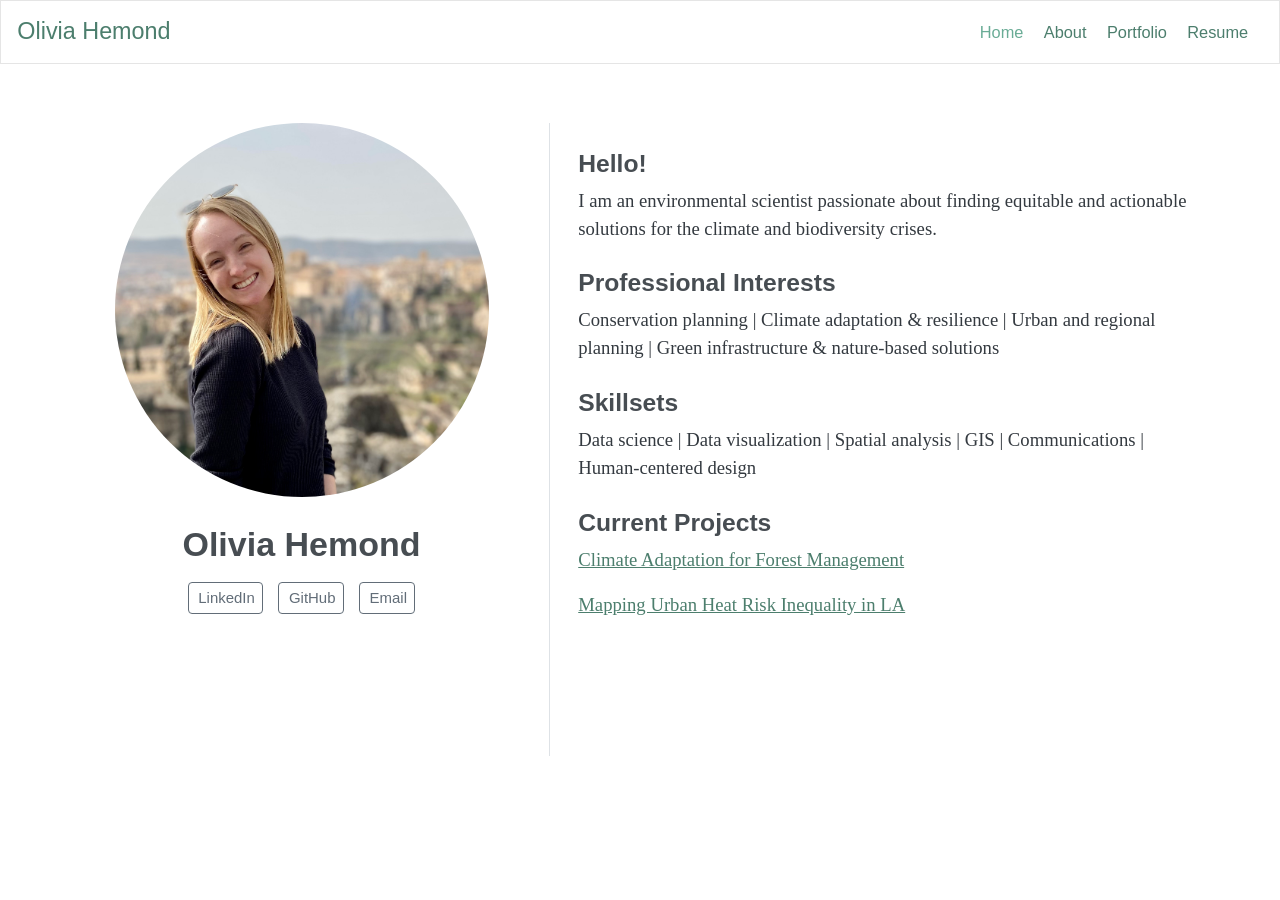
==== docs/index.html @ 3d2e2921 "small updates to index and about pages" ====
<!DOCTYPE html>
<html xmlns="http://www.w3.org/1999/xhtml" lang="en" xml:lang="en"><head>

<meta charset="utf-8">
<meta name="generator" content="quarto-1.3.450">

<meta name="viewport" content="width=device-width, initial-scale=1.0, user-scalable=yes">


<title>Olivia Hemond</title>
<style>
code{white-space: pre-wrap;}
span.smallcaps{font-variant: small-caps;}
div.columns{display: flex; gap: min(4vw, 1.5em);}
div.column{flex: auto; overflow-x: auto;}
div.hanging-indent{margin-left: 1.5em; text-indent: -1.5em;}
ul.task-list{list-style: none;}
ul.task-list li input[type="checkbox"] {
  width: 0.8em;
  margin: 0 0.8em 0.2em -1em; /* quarto-specific, see https://github.com/quarto-dev/quarto-cli/issues/4556 */ 
  vertical-align: middle;
}
</style>


<script src="site_libs/quarto-nav/quarto-nav.js"></script>
<script src="site_libs/quarto-nav/headroom.min.js"></script>
<script src="site_libs/clipboard/clipboard.min.js"></script>
<script src="site_libs/quarto-search/autocomplete.umd.js"></script>
<script src="site_libs/quarto-search/fuse.min.js"></script>
<script src="site_libs/quarto-search/quarto-search.js"></script>
<meta name="quarto:offset" content="./">
<script src="site_libs/quarto-html/quarto.js"></script>
<script src="site_libs/quarto-html/popper.min.js"></script>
<script src="site_libs/quarto-html/tippy.umd.min.js"></script>
<link href="site_libs/quarto-html/tippy.css" rel="stylesheet">
<link href="site_libs/quarto-html/quarto-syntax-highlighting.css" rel="stylesheet" id="quarto-text-highlighting-styles">
<script src="site_libs/bootstrap/bootstrap.min.js"></script>
<link href="site_libs/bootstrap/bootstrap-icons.css" rel="stylesheet">
<link href="site_libs/bootstrap/bootstrap.min.css" rel="stylesheet" id="quarto-bootstrap" data-mode="light">
<script id="quarto-search-options" type="application/json">{
  "location": "navbar",
  "copy-button": false,
  "collapse-after": 3,
  "panel-placement": "end",
  "type": "overlay",
  "limit": 20,
  "language": {
    "search-no-results-text": "No results",
    "search-matching-documents-text": "matching documents",
    "search-copy-link-title": "Copy link to search",
    "search-hide-matches-text": "Hide additional matches",
    "search-more-match-text": "more match in this document",
    "search-more-matches-text": "more matches in this document",
    "search-clear-button-title": "Clear",
    "search-detached-cancel-button-title": "Cancel",
    "search-submit-button-title": "Submit",
    "search-label": "Search"
  }
}</script>


<link rel="stylesheet" href="styles.css">
</head>

<body class="nav-fixed">

<div id="quarto-search-results"></div>
  <header id="quarto-header" class="headroom fixed-top">
    <nav class="navbar navbar-expand-lg navbar-dark ">
      <div class="navbar-container container-fluid">
      <div class="navbar-brand-container">
    <a class="navbar-brand" href="./index.html">
    <span class="navbar-title">Olivia Hemond</span>
    </a>
  </div>
            <div id="quarto-search" class="" title="Search"></div>
          <button class="navbar-toggler" type="button" data-bs-toggle="collapse" data-bs-target="#navbarCollapse" aria-controls="navbarCollapse" aria-expanded="false" aria-label="Toggle navigation" onclick="if (window.quartoToggleHeadroom) { window.quartoToggleHeadroom(); }">
  <span class="navbar-toggler-icon"></span>
</button>
          <div class="collapse navbar-collapse" id="navbarCollapse">
            <ul class="navbar-nav navbar-nav-scroll ms-auto">
  <li class="nav-item">
    <a class="nav-link active" href="./index.html" rel="" target="" aria-current="page">
 <span class="menu-text">Home</span></a>
  </li>  
  <li class="nav-item">
    <a class="nav-link" href="./about.html" rel="" target="">
 <span class="menu-text">About</span></a>
  </li>  
  <li class="nav-item">
    <a class="nav-link" href="./projects.html" rel="" target="">
 <span class="menu-text">Portfolio</span></a>
  </li>  
  <li class="nav-item">
    <a class="nav-link" href="./Resume.pdf" rel="" target="">
 <span class="menu-text">Resume</span></a>
  </li>  
</ul>
            <div class="quarto-navbar-tools">
</div>
          </div> <!-- /navcollapse -->
      </div> <!-- /container-fluid -->
    </nav>
</header>
<!-- content -->
<div id="quarto-content" class="quarto-container page-columns page-rows-contents page-layout-full page-navbar">
<!-- sidebar -->
<!-- margin-sidebar -->
    
<!-- main -->
<div class="quarto-about-trestles column-page">
  <div class="about-entity">
    <img src="headshot2.jpg" class="about-image
  round " style="height: 20em; width: 20em;">
<header id="title-block-header" class="quarto-title-block default">
<div class="quarto-title">
<h1 class="title">Olivia Hemond</h1>
</div>
<div class="quarto-title-meta">
  </div>
</header>
    <div class="about-links">
  <a href="https://www.linkedin.com/in/olivia-hemond-87992418a/" class="about-link" rel="" target="">
    <i class="bi bi-linkedin"></i>
     <span class="about-link-text">LinkedIn</span>
  </a>
  <a href="https://github.com/ohemond25" class="about-link" rel="" target="">
    <i class="bi bi-github"></i>
     <span class="about-link-text">GitHub</span>
  </a>
  <a href="mailto:ohemond@ucsb.edu" class="about-link" rel="" target="">
    <i class="bi bi-envelope"></i>
     <span class="about-link-text">Email</span>
  </a>
</div>
  </div>
  <div class="about-contents"><main class="content column-page" id="quarto-document-content">
<section id="hello" class="level3">
<h3 data-anchor-id="hello">Hello!</h3>
<p>I am an environmental scientist passionate about finding equitable and actionable solutions for the climate and biodiversity crises.</p>
</section>
<section id="professional-interests" class="level3">
<h3 data-anchor-id="professional-interests">Professional Interests</h3>
<p>Conservation planning | Climate adaptation &amp; resilience | Urban and regional planning | Green infrastructure &amp; nature-based solutions</p>
</section>
<section id="skillsets" class="level3">
<h3 data-anchor-id="skillsets">Skillsets</h3>
<p>Data science | Data visualization | Spatial analysis | GIS | Communications | Human-centered design</p>
</section>
<section id="current-projects" class="level3">
<h3 data-anchor-id="current-projects">Current Projects</h3>
<p><a href="https://bren.ucsb.edu/projects/integrating-climate-adaptation-strategies-local-collaborative-forest-management-northern">Climate Adaptation for Forest Management</a></p>
<p><a href="https://plantsmith.shinyapps.io/heat_risk_inequality/">Mapping Urban Heat Risk Inequality in LA</a></p>


</section>
</main></div>
</div>
 <!-- /main -->
<script id="quarto-html-after-body" type="application/javascript">
window.document.addEventListener("DOMContentLoaded", function (event) {
  const toggleBodyColorMode = (bsSheetEl) => {
    const mode = bsSheetEl.getAttribute("data-mode");
    const bodyEl = window.document.querySelector("body");
    if (mode === "dark") {
      bodyEl.classList.add("quarto-dark");
      bodyEl.classList.remove("quarto-light");
    } else {
      bodyEl.classList.add("quarto-light");
      bodyEl.classList.remove("quarto-dark");
    }
  }
  const toggleBodyColorPrimary = () => {
    const bsSheetEl = window.document.querySelector("link#quarto-bootstrap");
    if (bsSheetEl) {
      toggleBodyColorMode(bsSheetEl);
    }
  }
  toggleBodyColorPrimary();  
  const isCodeAnnotation = (el) => {
    for (const clz of el.classList) {
      if (clz.startsWith('code-annotation-')) {                     
        return true;
      }
    }
    return false;
  }
  const clipboard = new window.ClipboardJS('.code-copy-button', {
    text: function(trigger) {
      const codeEl = trigger.previousElementSibling.cloneNode(true);
      for (const childEl of codeEl.children) {
        if (isCodeAnnotation(childEl)) {
          childEl.remove();
        }
      }
      return codeEl.innerText;
    }
  });
  clipboard.on('success', function(e) {
    // button target
    const button = e.trigger;
    // don't keep focus
    button.blur();
    // flash "checked"
    button.classList.add('code-copy-button-checked');
    var currentTitle = button.getAttribute("title");
    button.setAttribute("title", "Copied!");
    let tooltip;
    if (window.bootstrap) {
      button.setAttribute("data-bs-toggle", "tooltip");
      button.setAttribute("data-bs-placement", "left");
      button.setAttribute("data-bs-title", "Copied!");
      tooltip = new bootstrap.Tooltip(button, 
        { trigger: "manual", 
          customClass: "code-copy-button-tooltip",
          offset: [0, -8]});
      tooltip.show();    
    }
    setTimeout(function() {
      if (tooltip) {
        tooltip.hide();
        button.removeAttribute("data-bs-title");
        button.removeAttribute("data-bs-toggle");
        button.removeAttribute("data-bs-placement");
      }
      button.setAttribute("title", currentTitle);
      button.classList.remove('code-copy-button-checked');
    }, 1000);
    // clear code selection
    e.clearSelection();
  });
  function tippyHover(el, contentFn) {
    const config = {
      allowHTML: true,
      content: contentFn,
      maxWidth: 500,
      delay: 100,
      arrow: false,
      appendTo: function(el) {
          return el.parentElement;
      },
      interactive: true,
      interactiveBorder: 10,
      theme: 'quarto',
      placement: 'bottom-start'
    };
    window.tippy(el, config); 
  }
  const noterefs = window.document.querySelectorAll('a[role="doc-noteref"]');
  for (var i=0; i<noterefs.length; i++) {
    const ref = noterefs[i];
    tippyHover(ref, function() {
      // use id or data attribute instead here
      let href = ref.getAttribute('data-footnote-href') || ref.getAttribute('href');
      try { href = new URL(href).hash; } catch {}
      const id = href.replace(/^#\/?/, "");
      const note = window.document.getElementById(id);
      return note.innerHTML;
    });
  }
      let selectedAnnoteEl;
      const selectorForAnnotation = ( cell, annotation) => {
        let cellAttr = 'data-code-cell="' + cell + '"';
        let lineAttr = 'data-code-annotation="' +  annotation + '"';
        const selector = 'span[' + cellAttr + '][' + lineAttr + ']';
        return selector;
      }
      const selectCodeLines = (annoteEl) => {
        const doc = window.document;
        const targetCell = annoteEl.getAttribute("data-target-cell");
        const targetAnnotation = annoteEl.getAttribute("data-target-annotation");
        const annoteSpan = window.document.querySelector(selectorForAnnotation(targetCell, targetAnnotation));
        const lines = annoteSpan.getAttribute("data-code-lines").split(",");
        const lineIds = lines.map((line) => {
          return targetCell + "-" + line;
        })
        let top = null;
        let height = null;
        let parent = null;
        if (lineIds.length > 0) {
            //compute the position of the single el (top and bottom and make a div)
            const el = window.document.getElementById(lineIds[0]);
            top = el.offsetTop;
            height = el.offsetHeight;
            parent = el.parentElement.parentElement;
          if (lineIds.length > 1) {
            const lastEl = window.document.getElementById(lineIds[lineIds.length - 1]);
            const bottom = lastEl.offsetTop + lastEl.offsetHeight;
            height = bottom - top;
          }
          if (top !== null && height !== null && parent !== null) {
            // cook up a div (if necessary) and position it 
            let div = window.document.getElementById("code-annotation-line-highlight");
            if (div === null) {
              div = window.document.createElement("div");
              div.setAttribute("id", "code-annotation-line-highlight");
              div.style.position = 'absolute';
              parent.appendChild(div);
            }
            div.style.top = top - 2 + "px";
            div.style.height = height + 4 + "px";
            let gutterDiv = window.document.getElementById("code-annotation-line-highlight-gutter");
            if (gutterDiv === null) {
              gutterDiv = window.document.createElement("div");
              gutterDiv.setAttribute("id", "code-annotation-line-highlight-gutter");
              gutterDiv.style.position = 'absolute';
              const codeCell = window.document.getElementById(targetCell);
              const gutter = codeCell.querySelector('.code-annotation-gutter');
              gutter.appendChild(gutterDiv);
            }
            gutterDiv.style.top = top - 2 + "px";
            gutterDiv.style.height = height + 4 + "px";
          }
          selectedAnnoteEl = annoteEl;
        }
      };
      const unselectCodeLines = () => {
        const elementsIds = ["code-annotation-line-highlight", "code-annotation-line-highlight-gutter"];
        elementsIds.forEach((elId) => {
          const div = window.document.getElementById(elId);
          if (div) {
            div.remove();
          }
        });
        selectedAnnoteEl = undefined;
      };
      // Attach click handler to the DT
      const annoteDls = window.document.querySelectorAll('dt[data-target-cell]');
      for (const annoteDlNode of annoteDls) {
        annoteDlNode.addEventListener('click', (event) => {
          const clickedEl = event.target;
          if (clickedEl !== selectedAnnoteEl) {
            unselectCodeLines();
            const activeEl = window.document.querySelector('dt[data-target-cell].code-annotation-active');
            if (activeEl) {
              activeEl.classList.remove('code-annotation-active');
            }
            selectCodeLines(clickedEl);
            clickedEl.classList.add('code-annotation-active');
          } else {
            // Unselect the line
            unselectCodeLines();
            clickedEl.classList.remove('code-annotation-active');
          }
        });
      }
  const findCites = (el) => {
    const parentEl = el.parentElement;
    if (parentEl) {
      const cites = parentEl.dataset.cites;
      if (cites) {
        return {
          el,
          cites: cites.split(' ')
        };
      } else {
        return findCites(el.parentElement)
      }
    } else {
      return undefined;
    }
  };
  var bibliorefs = window.document.querySelectorAll('a[role="doc-biblioref"]');
  for (var i=0; i<bibliorefs.length; i++) {
    const ref = bibliorefs[i];
    const citeInfo = findCites(ref);
    if (citeInfo) {
      tippyHover(citeInfo.el, function() {
        var popup = window.document.createElement('div');
        citeInfo.cites.forEach(function(cite) {
          var citeDiv = window.document.createElement('div');
          citeDiv.classList.add('hanging-indent');
          citeDiv.classList.add('csl-entry');
          var biblioDiv = window.document.getElementById('ref-' + cite);
          if (biblioDiv) {
            citeDiv.innerHTML = biblioDiv.innerHTML;
          }
          popup.appendChild(citeDiv);
        });
        return popup.innerHTML;
      });
    }
  }
});
</script>
</div> <!-- /content -->



</body></html>
---- docs/site_libs/quarto-html/tippy.css ----
.tippy-box[data-animation=fade][data-state=hidden]{opacity:0}[data-tippy-root]{max-width:calc(100vw - 10px)}.tippy-box{position:relative;background-color:#333;color:#fff;border-radius:4px;font-size:14px;line-height:1.4;white-space:normal;outline:0;transition-property:transform,visibility,opacity}.tippy-box[data-placement^=top]>.tippy-arrow{bottom:0}.tippy-box[data-placement^=top]>.tippy-arrow:before{bottom:-7px;left:0;border-width:8px 8px 0;border-top-color:initial;transform-origin:center top}.tippy-box[data-placement^=bottom]>.tippy-arrow{top:0}.tippy-box[data-placement^=bottom]>.tippy-arrow:before{top:-7px;left:0;border-width:0 8px 8px;border-bottom-color:initial;transform-origin:center bottom}.tippy-box[data-placement^=left]>.tippy-arrow{right:0}.tippy-box[data-placement^=left]>.tippy-arrow:before{border-width:8px 0 8px 8px;border-left-color:initial;right:-7px;transform-origin:center left}.tippy-box[data-placement^=right]>.tippy-arrow{left:0}.tippy-box[data-placement^=right]>.tippy-arrow:before{left:-7px;border-width:8px 8px 8px 0;border-right-color:initial;transform-origin:center right}.tippy-box[data-inertia][data-state=visible]{transition-timing-function:cubic-bezier(.54,1.5,.38,1.11)}.tippy-arrow{width:16px;height:16px;color:#333}.tippy-arrow:before{content:"";position:absolute;border-color:transparent;border-style:solid}.tippy-content{position:relative;padding:5px 9px;z-index:1}
---- docs/styles.css ----
/* css styles */
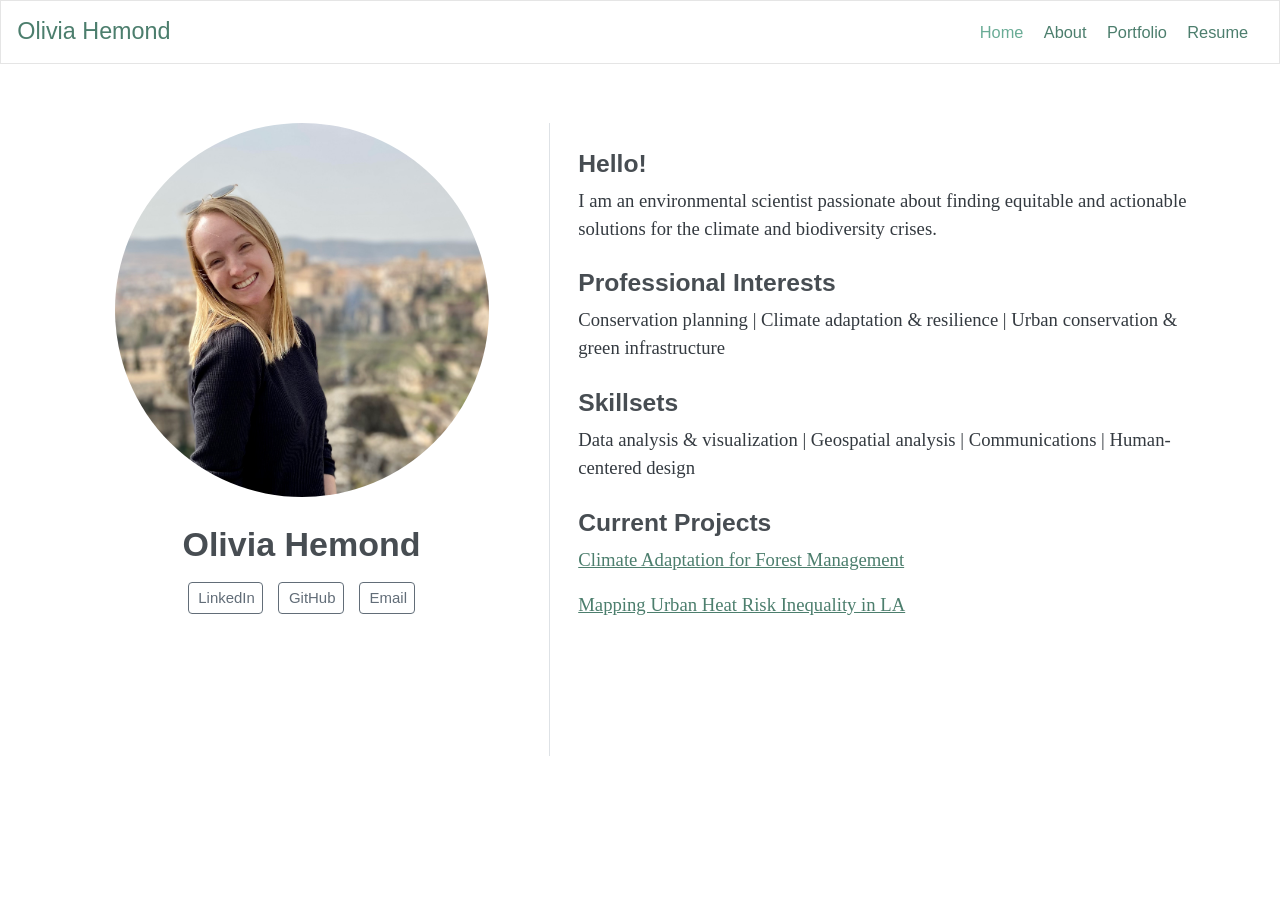
==== commit 0cb4f6b1: "updated bio and intro" ====
--- a/docs/index.html
+++ b/docs/index.html
@@ -142,11 +142,11 @@
 </section>
 <section id="professional-interests" class="level3">
 <h3 data-anchor-id="professional-interests">Professional Interests</h3>
-<p>Conservation planning | Climate adaptation &amp; resilience | Urban and regional planning | Green infrastructure &amp; nature-based solutions</p>
+<p>Conservation planning | Climate adaptation &amp; resilience | Urban conservation &amp; green infrastructure</p>
 </section>
 <section id="skillsets" class="level3">
 <h3 data-anchor-id="skillsets">Skillsets</h3>
-<p>Data science | Data visualization | Spatial analysis | GIS | Communications | Human-centered design</p>
+<p>Data analysis &amp; visualization | Geospatial analysis | Communications | Human-centered design</p>
 </section>
 <section id="current-projects" class="level3">
 <h3 data-anchor-id="current-projects">Current Projects</h3>
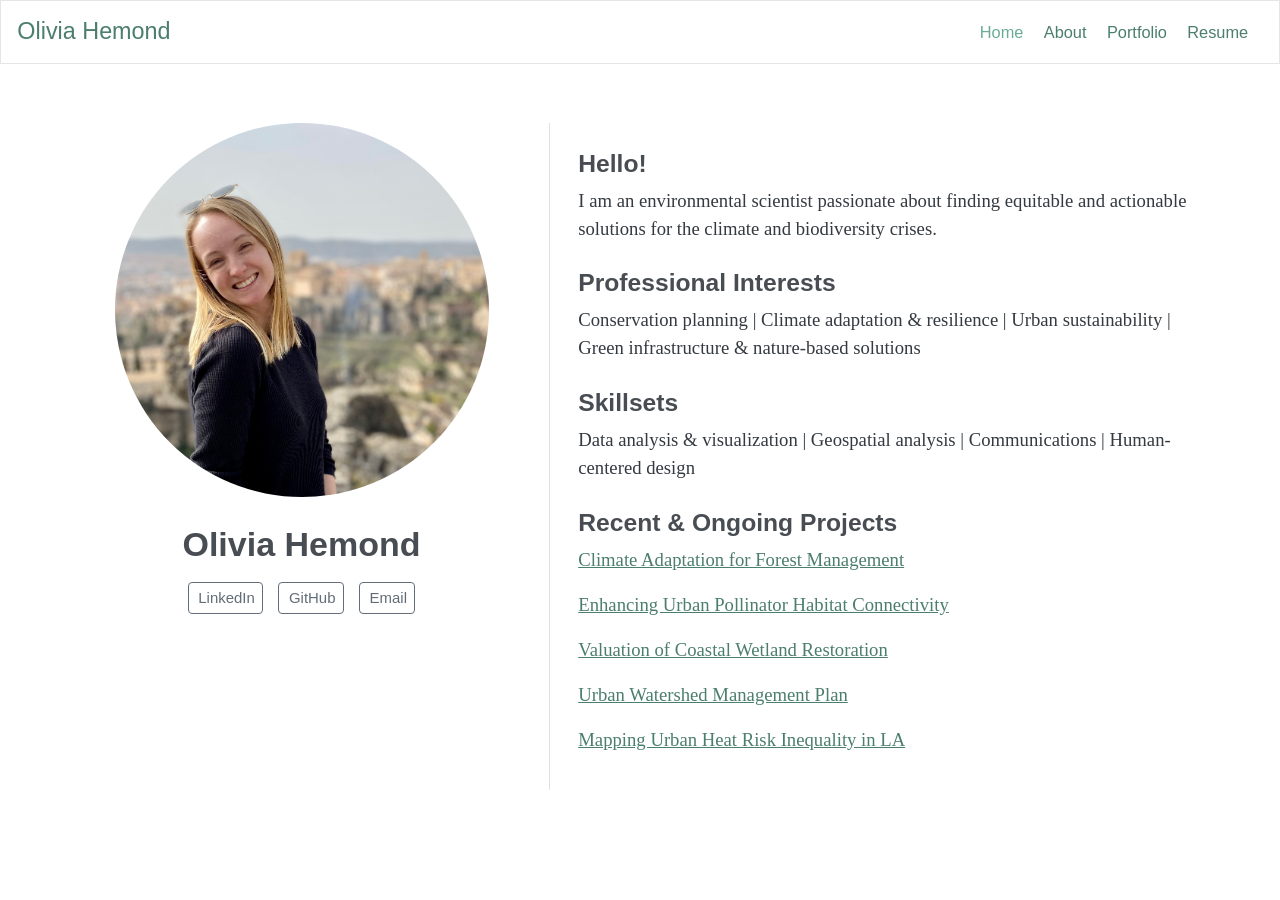
==== commit f57373fb: "added fall 2024 project links to home page" ====
--- a/docs/index.html
+++ b/docs/index.html
@@ -142,15 +142,18 @@
 </section>
 <section id="professional-interests" class="level3">
 <h3 data-anchor-id="professional-interests">Professional Interests</h3>
-<p>Conservation planning | Climate adaptation &amp; resilience | Urban conservation &amp; green infrastructure</p>
+<p>Conservation planning | Climate adaptation &amp; resilience | Urban sustainability | Green infrastructure &amp; nature-based solutions</p>
 </section>
 <section id="skillsets" class="level3">
 <h3 data-anchor-id="skillsets">Skillsets</h3>
 <p>Data analysis &amp; visualization | Geospatial analysis | Communications | Human-centered design</p>
 </section>
-<section id="current-projects" class="level3">
-<h3 data-anchor-id="current-projects">Current Projects</h3>
+<section id="recent-ongoing-projects" class="level3">
+<h3 data-anchor-id="recent-ongoing-projects">Recent &amp; Ongoing Projects</h3>
 <p><a href="https://bren.ucsb.edu/projects/integrating-climate-adaptation-strategies-local-collaborative-forest-management-northern">Climate Adaptation for Forest Management</a></p>
+<p><a href="files/urban_pollinators.pdf">Enhancing Urban Pollinator Habitat Connectivity</a></p>
+<p><a href="files/wetland_valuation.pdf">Valuation of Coastal Wetland Restoration</a></p>
+<p><a href="files/watershed_management_plan.pdf">Urban Watershed Management Plan</a></p>
 <p><a href="https://plantsmith.shinyapps.io/heat_risk_inequality/">Mapping Urban Heat Risk Inequality in LA</a></p>
 
 
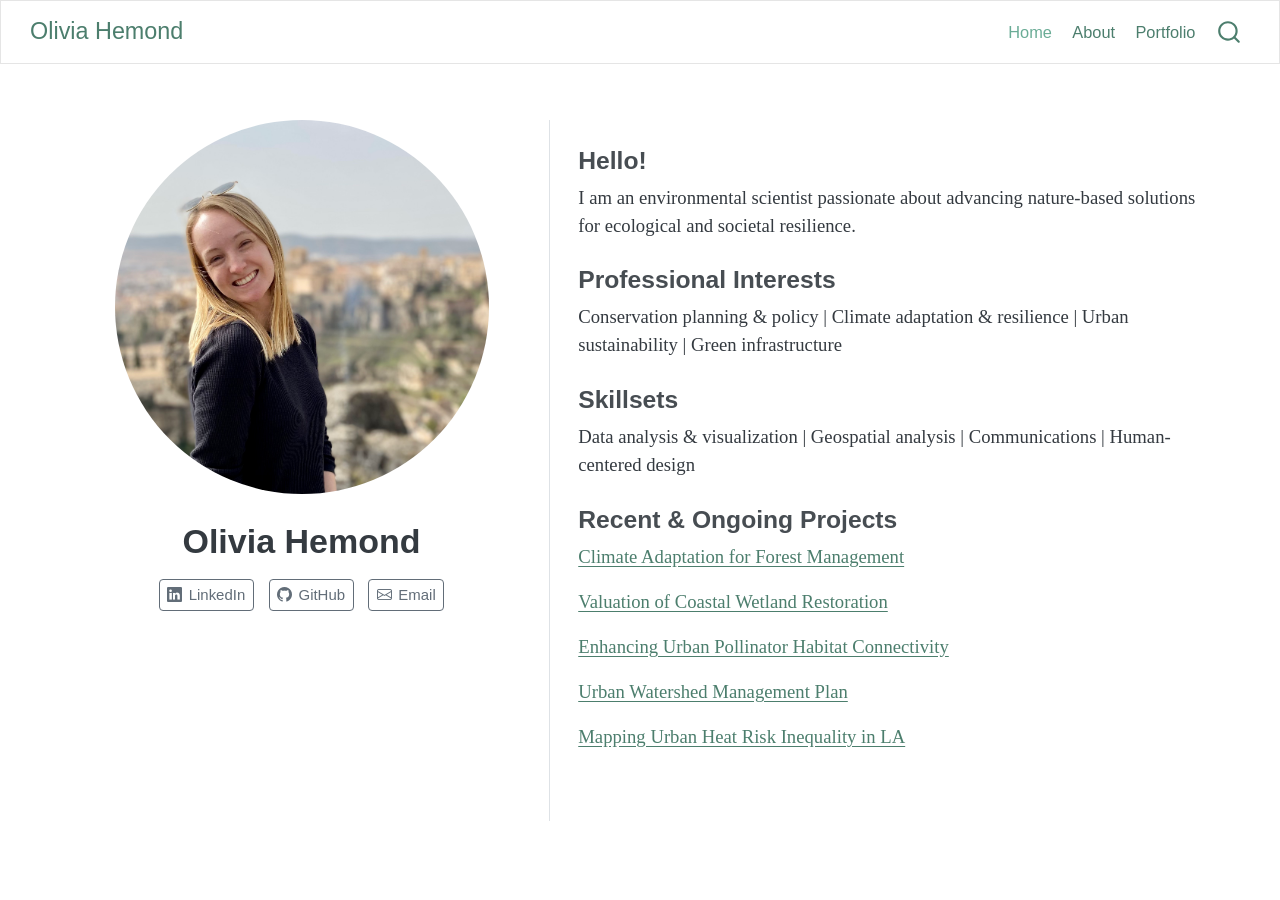
==== commit 703f34bd: "updates to intro and about pages" ====
--- a/docs/index.html
+++ b/docs/index.html
@@ -2,7 +2,7 @@
 <html xmlns="http://www.w3.org/1999/xhtml" lang="en" xml:lang="en"><head>
 
 <meta charset="utf-8">
-<meta name="generator" content="quarto-1.3.450">
+<meta name="generator" content="quarto-1.5.57">
 
 <meta name="viewport" content="width=device-width, initial-scale=1.0, user-scalable=yes">
 
@@ -44,7 +44,13 @@
   "collapse-after": 3,
   "panel-placement": "end",
   "type": "overlay",
-  "limit": 20,
+  "limit": 50,
+  "keyboard-shortcut": [
+    "f",
+    "/",
+    "s"
+  ],
+  "show-item-context": false,
   "language": {
     "search-no-results-text": "No results",
     "search-matching-documents-text": "matching documents",
@@ -53,6 +59,7 @@
     "search-more-match-text": "more match in this document",
     "search-more-matches-text": "more matches in this document",
     "search-clear-button-title": "Clear",
+    "search-text-placeholder": "",
     "search-detached-cancel-button-title": "Cancel",
     "search-submit-button-title": "Submit",
     "search-label": "Search"
@@ -67,39 +74,35 @@
 
 <div id="quarto-search-results"></div>
   <header id="quarto-header" class="headroom fixed-top">
-    <nav class="navbar navbar-expand-lg navbar-dark ">
+    <nav class="navbar navbar-expand-lg " data-bs-theme="dark">
       <div class="navbar-container container-fluid">
-      <div class="navbar-brand-container">
+      <div class="navbar-brand-container mx-auto">
     <a class="navbar-brand" href="./index.html">
     <span class="navbar-title">Olivia Hemond</span>
     </a>
   </div>
             <div id="quarto-search" class="" title="Search"></div>
-          <button class="navbar-toggler" type="button" data-bs-toggle="collapse" data-bs-target="#navbarCollapse" aria-controls="navbarCollapse" aria-expanded="false" aria-label="Toggle navigation" onclick="if (window.quartoToggleHeadroom) { window.quartoToggleHeadroom(); }">
+          <button class="navbar-toggler" type="button" data-bs-toggle="collapse" data-bs-target="#navbarCollapse" aria-controls="navbarCollapse" role="menu" aria-expanded="false" aria-label="Toggle navigation" onclick="if (window.quartoToggleHeadroom) { window.quartoToggleHeadroom(); }">
   <span class="navbar-toggler-icon"></span>
 </button>
           <div class="collapse navbar-collapse" id="navbarCollapse">
             <ul class="navbar-nav navbar-nav-scroll ms-auto">
   <li class="nav-item">
-    <a class="nav-link active" href="./index.html" rel="" target="" aria-current="page">
- <span class="menu-text">Home</span></a>
+    <a class="nav-link active" href="./index.html" aria-current="page"> 
+<span class="menu-text">Home</span></a>
   </li>  
   <li class="nav-item">
-    <a class="nav-link" href="./about.html" rel="" target="">
- <span class="menu-text">About</span></a>
+    <a class="nav-link" href="./about.html"> 
+<span class="menu-text">About</span></a>
   </li>  
   <li class="nav-item">
-    <a class="nav-link" href="./projects.html" rel="" target="">
- <span class="menu-text">Portfolio</span></a>
-  </li>  
-  <li class="nav-item">
-    <a class="nav-link" href="./Resume.pdf" rel="" target="">
- <span class="menu-text">Resume</span></a>
+    <a class="nav-link" href="./projects.html"> 
+<span class="menu-text">Portfolio</span></a>
   </li>  
 </ul>
+          </div> <!-- /navcollapse -->
             <div class="quarto-navbar-tools">
 </div>
-          </div> <!-- /navcollapse -->
       </div> <!-- /container-fluid -->
     </nav>
 </header>
@@ -117,7 +120,7 @@
 <div class="quarto-title">
 <h1 class="title">Olivia Hemond</h1>
 </div>
-<div class="quarto-title-meta">
+<div class="quarto-title-meta column-page">
   </div>
 </header>
     <div class="about-links">
@@ -138,11 +141,11 @@
   <div class="about-contents"><main class="content column-page" id="quarto-document-content">
 <section id="hello" class="level3">
 <h3 data-anchor-id="hello">Hello!</h3>
-<p>I am an environmental scientist passionate about finding equitable and actionable solutions for the climate and biodiversity crises.</p>
+<p>I am an environmental scientist passionate about advancing nature-based solutions for ecological and societal resilience.</p>
 </section>
 <section id="professional-interests" class="level3">
 <h3 data-anchor-id="professional-interests">Professional Interests</h3>
-<p>Conservation planning | Climate adaptation &amp; resilience | Urban sustainability | Green infrastructure &amp; nature-based solutions</p>
+<p>Conservation planning &amp; policy | Climate adaptation &amp; resilience | Urban sustainability | Green infrastructure</p>
 </section>
 <section id="skillsets" class="level3">
 <h3 data-anchor-id="skillsets">Skillsets</h3>
@@ -151,8 +154,8 @@
 <section id="recent-ongoing-projects" class="level3">
 <h3 data-anchor-id="recent-ongoing-projects">Recent &amp; Ongoing Projects</h3>
 <p><a href="https://bren.ucsb.edu/projects/integrating-climate-adaptation-strategies-local-collaborative-forest-management-northern">Climate Adaptation for Forest Management</a></p>
+<p><a href="files/wetland_valuation.pdf">Valuation of Coastal Wetland Restoration</a></p>
 <p><a href="files/urban_pollinators.pdf">Enhancing Urban Pollinator Habitat Connectivity</a></p>
-<p><a href="files/wetland_valuation.pdf">Valuation of Coastal Wetland Restoration</a></p>
 <p><a href="files/watershed_management_plan.pdf">Urban Watershed Management Plan</a></p>
 <p><a href="https://plantsmith.shinyapps.io/heat_risk_inequality/">Mapping Urban Heat Risk Inequality in LA</a></p>
 
@@ -189,18 +192,7 @@
     }
     return false;
   }
-  const clipboard = new window.ClipboardJS('.code-copy-button', {
-    text: function(trigger) {
-      const codeEl = trigger.previousElementSibling.cloneNode(true);
-      for (const childEl of codeEl.children) {
-        if (isCodeAnnotation(childEl)) {
-          childEl.remove();
-        }
-      }
-      return codeEl.innerText;
-    }
-  });
-  clipboard.on('success', function(e) {
+  const onCopySuccess = function(e) {
     // button target
     const button = e.trigger;
     // don't keep focus
@@ -232,11 +224,50 @@
     }, 1000);
     // clear code selection
     e.clearSelection();
+  }
+  const getTextToCopy = function(trigger) {
+      const codeEl = trigger.previousElementSibling.cloneNode(true);
+      for (const childEl of codeEl.children) {
+        if (isCodeAnnotation(childEl)) {
+          childEl.remove();
+        }
+      }
+      return codeEl.innerText;
+  }
+  const clipboard = new window.ClipboardJS('.code-copy-button:not([data-in-quarto-modal])', {
+    text: getTextToCopy
   });
-  function tippyHover(el, contentFn) {
+  clipboard.on('success', onCopySuccess);
+  if (window.document.getElementById('quarto-embedded-source-code-modal')) {
+    // For code content inside modals, clipBoardJS needs to be initialized with a container option
+    // TODO: Check when it could be a function (https://github.com/zenorocha/clipboard.js/issues/860)
+    const clipboardModal = new window.ClipboardJS('.code-copy-button[data-in-quarto-modal]', {
+      text: getTextToCopy,
+      container: window.document.getElementById('quarto-embedded-source-code-modal')
+    });
+    clipboardModal.on('success', onCopySuccess);
+  }
+    var localhostRegex = new RegExp(/^(?:http|https):\/\/localhost\:?[0-9]*\//);
+    var mailtoRegex = new RegExp(/^mailto:/);
+      var filterRegex = new RegExp('/' + window.location.host + '/');
+    var isInternal = (href) => {
+        return filterRegex.test(href) || localhostRegex.test(href) || mailtoRegex.test(href);
+    }
+    // Inspect non-navigation links and adorn them if external
+ 	var links = window.document.querySelectorAll('a[href]:not(.nav-link):not(.navbar-brand):not(.toc-action):not(.sidebar-link):not(.sidebar-item-toggle):not(.pagination-link):not(.no-external):not([aria-hidden]):not(.dropdown-item):not(.quarto-navigation-tool):not(.about-link)');
+    for (var i=0; i<links.length; i++) {
+      const link = links[i];
+      if (!isInternal(link.href)) {
+        // undo the damage that might have been done by quarto-nav.js in the case of
+        // links that we want to consider external
+        if (link.dataset.originalHref !== undefined) {
+          link.href = link.dataset.originalHref;
+        }
+      }
+    }
+  function tippyHover(el, contentFn, onTriggerFn, onUntriggerFn) {
     const config = {
       allowHTML: true,
-      content: contentFn,
       maxWidth: 500,
       delay: 100,
       arrow: false,
@@ -246,8 +277,17 @@
       interactive: true,
       interactiveBorder: 10,
       theme: 'quarto',
-      placement: 'bottom-start'
+      placement: 'bottom-start',
     };
+    if (contentFn) {
+      config.content = contentFn;
+    }
+    if (onTriggerFn) {
+      config.onTrigger = onTriggerFn;
+    }
+    if (onUntriggerFn) {
+      config.onUntrigger = onUntriggerFn;
+    }
     window.tippy(el, config); 
   }
   const noterefs = window.document.querySelectorAll('a[role="doc-noteref"]');
@@ -259,7 +299,130 @@
       try { href = new URL(href).hash; } catch {}
       const id = href.replace(/^#\/?/, "");
       const note = window.document.getElementById(id);
-      return note.innerHTML;
+      if (note) {
+        return note.innerHTML;
+      } else {
+        return "";
+      }
+    });
+  }
+  const xrefs = window.document.querySelectorAll('a.quarto-xref');
+  const processXRef = (id, note) => {
+    // Strip column container classes
+    const stripColumnClz = (el) => {
+      el.classList.remove("page-full", "page-columns");
+      if (el.children) {
+        for (const child of el.children) {
+          stripColumnClz(child);
+        }
+      }
+    }
+    stripColumnClz(note)
+    if (id === null || id.startsWith('sec-')) {
+      // Special case sections, only their first couple elements
+      const container = document.createElement("div");
+      if (note.children && note.children.length > 2) {
+        container.appendChild(note.children[0].cloneNode(true));
+        for (let i = 1; i < note.children.length; i++) {
+          const child = note.children[i];
+          if (child.tagName === "P" && child.innerText === "") {
+            continue;
+          } else {
+            container.appendChild(child.cloneNode(true));
+            break;
+          }
+        }
+        if (window.Quarto?.typesetMath) {
+          window.Quarto.typesetMath(container);
+        }
+        return container.innerHTML
+      } else {
+        if (window.Quarto?.typesetMath) {
+          window.Quarto.typesetMath(note);
+        }
+        return note.innerHTML;
+      }
+    } else {
+      // Remove any anchor links if they are present
+      const anchorLink = note.querySelector('a.anchorjs-link');
+      if (anchorLink) {
+        anchorLink.remove();
+      }
+      if (window.Quarto?.typesetMath) {
+        window.Quarto.typesetMath(note);
+      }
+      // TODO in 1.5, we should make sure this works without a callout special case
+      if (note.classList.contains("callout")) {
+        return note.outerHTML;
+      } else {
+        return note.innerHTML;
+      }
+    }
+  }
+  for (var i=0; i<xrefs.length; i++) {
+    const xref = xrefs[i];
+    tippyHover(xref, undefined, function(instance) {
+      instance.disable();
+      let url = xref.getAttribute('href');
+      let hash = undefined; 
+      if (url.startsWith('#')) {
+        hash = url;
+      } else {
+        try { hash = new URL(url).hash; } catch {}
+      }
+      if (hash) {
+        const id = hash.replace(/^#\/?/, "");
+        const note = window.document.getElementById(id);
+        if (note !== null) {
+          try {
+            const html = processXRef(id, note.cloneNode(true));
+            instance.setContent(html);
+          } finally {
+            instance.enable();
+            instance.show();
+          }
+        } else {
+          // See if we can fetch this
+          fetch(url.split('#')[0])
+          .then(res => res.text())
+          .then(html => {
+            const parser = new DOMParser();
+            const htmlDoc = parser.parseFromString(html, "text/html");
+            const note = htmlDoc.getElementById(id);
+            if (note !== null) {
+              const html = processXRef(id, note);
+              instance.setContent(html);
+            } 
+          }).finally(() => {
+            instance.enable();
+            instance.show();
+          });
+        }
+      } else {
+        // See if we can fetch a full url (with no hash to target)
+        // This is a special case and we should probably do some content thinning / targeting
+        fetch(url)
+        .then(res => res.text())
+        .then(html => {
+          const parser = new DOMParser();
+          const htmlDoc = parser.parseFromString(html, "text/html");
+          const note = htmlDoc.querySelector('main.content');
+          if (note !== null) {
+            // This should only happen for chapter cross references
+            // (since there is no id in the URL)
+            // remove the first header
+            if (note.children.length > 0 && note.children[0].tagName === "HEADER") {
+              note.children[0].remove();
+            }
+            const html = processXRef(null, note);
+            instance.setContent(html);
+          } 
+        }).finally(() => {
+          instance.enable();
+          instance.show();
+        });
+      }
+    }, function(instance) {
     });
   }
       let selectedAnnoteEl;
@@ -303,6 +466,7 @@
             }
             div.style.top = top - 2 + "px";
             div.style.height = height + 4 + "px";
+            div.style.left = 0;
             let gutterDiv = window.document.getElementById("code-annotation-line-highlight-gutter");
             if (gutterDiv === null) {
               gutterDiv = window.document.createElement("div");
@@ -328,6 +492,32 @@
         });
         selectedAnnoteEl = undefined;
       };
+        // Handle positioning of the toggle
+    window.addEventListener(
+      "resize",
+      throttle(() => {
+        elRect = undefined;
+        if (selectedAnnoteEl) {
+          selectCodeLines(selectedAnnoteEl);
+        }
+      }, 10)
+    );
+    function throttle(fn, ms) {
+    let throttle = false;
+    let timer;
+      return (...args) => {
+        if(!throttle) { // first call gets through
+            fn.apply(this, args);
+            throttle = true;
+        } else { // all the others get throttled
+            if(timer) clearTimeout(timer); // cancel #2
+            timer = setTimeout(() => {
+              fn.apply(this, args);
+              timer = throttle = false;
+            }, ms);
+        }
+      };
+    }
       // Attach click handler to the DT
       const annoteDls = window.document.querySelectorAll('dt[data-target-cell]');
       for (const annoteDlNode of annoteDls) {
@@ -391,4 +581,5 @@
 
 
 
+
 </body></html>
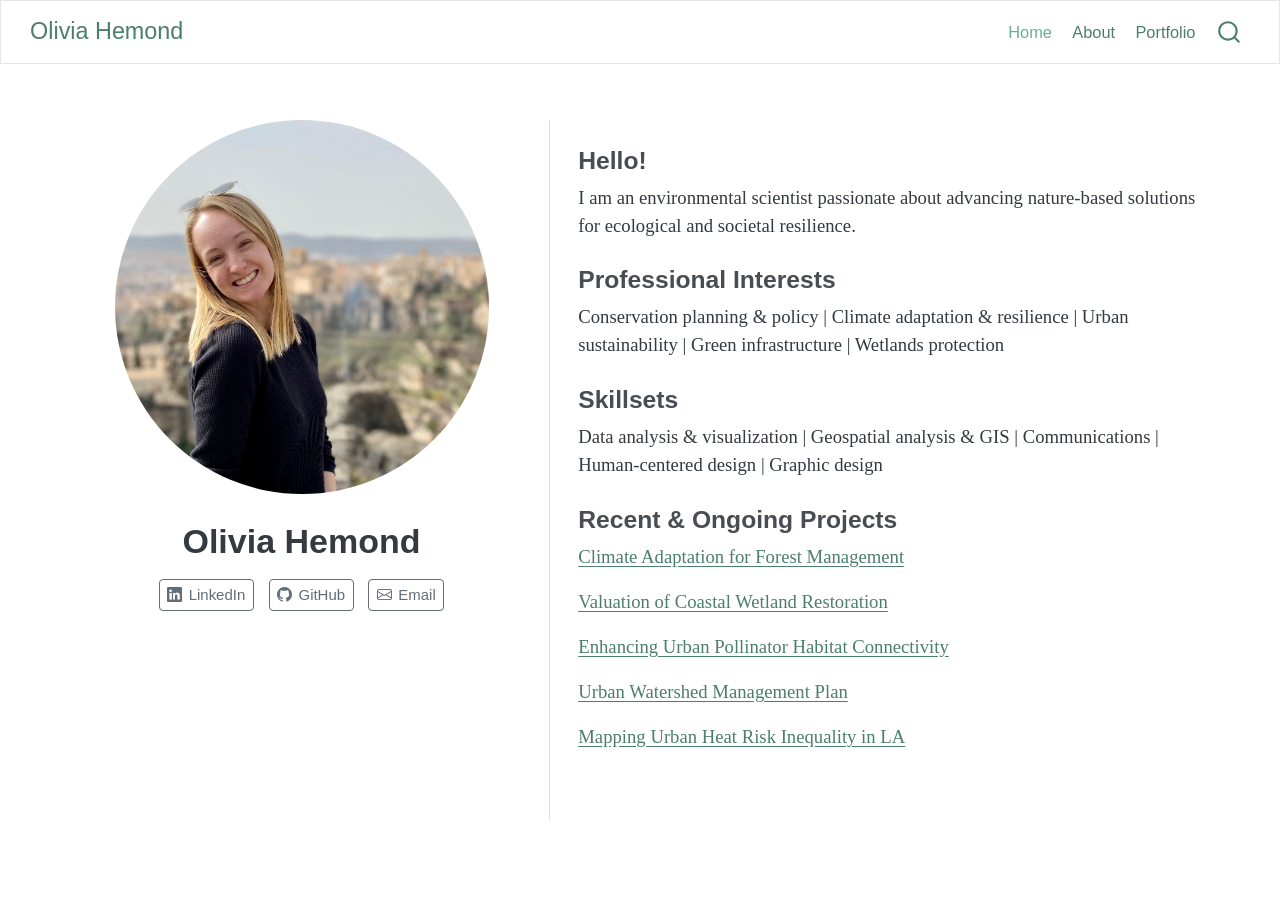
==== commit d87ff6ba: "uploading forest restoration blog post" ====
--- a/docs/index.html
+++ b/docs/index.html
@@ -145,11 +145,11 @@
 </section>
 <section id="professional-interests" class="level3">
 <h3 data-anchor-id="professional-interests">Professional Interests</h3>
-<p>Conservation planning &amp; policy | Climate adaptation &amp; resilience | Urban sustainability | Green infrastructure</p>
+<p>Conservation planning &amp; policy | Climate adaptation &amp; resilience | Urban sustainability | Green infrastructure | Wetlands protection</p>
 </section>
 <section id="skillsets" class="level3">
 <h3 data-anchor-id="skillsets">Skillsets</h3>
-<p>Data analysis &amp; visualization | Geospatial analysis | Communications | Human-centered design</p>
+<p>Data analysis &amp; visualization | Geospatial analysis &amp; GIS | Communications | Human-centered design | Graphic design</p>
 </section>
 <section id="recent-ongoing-projects" class="level3">
 <h3 data-anchor-id="recent-ongoing-projects">Recent &amp; Ongoing Projects</h3>
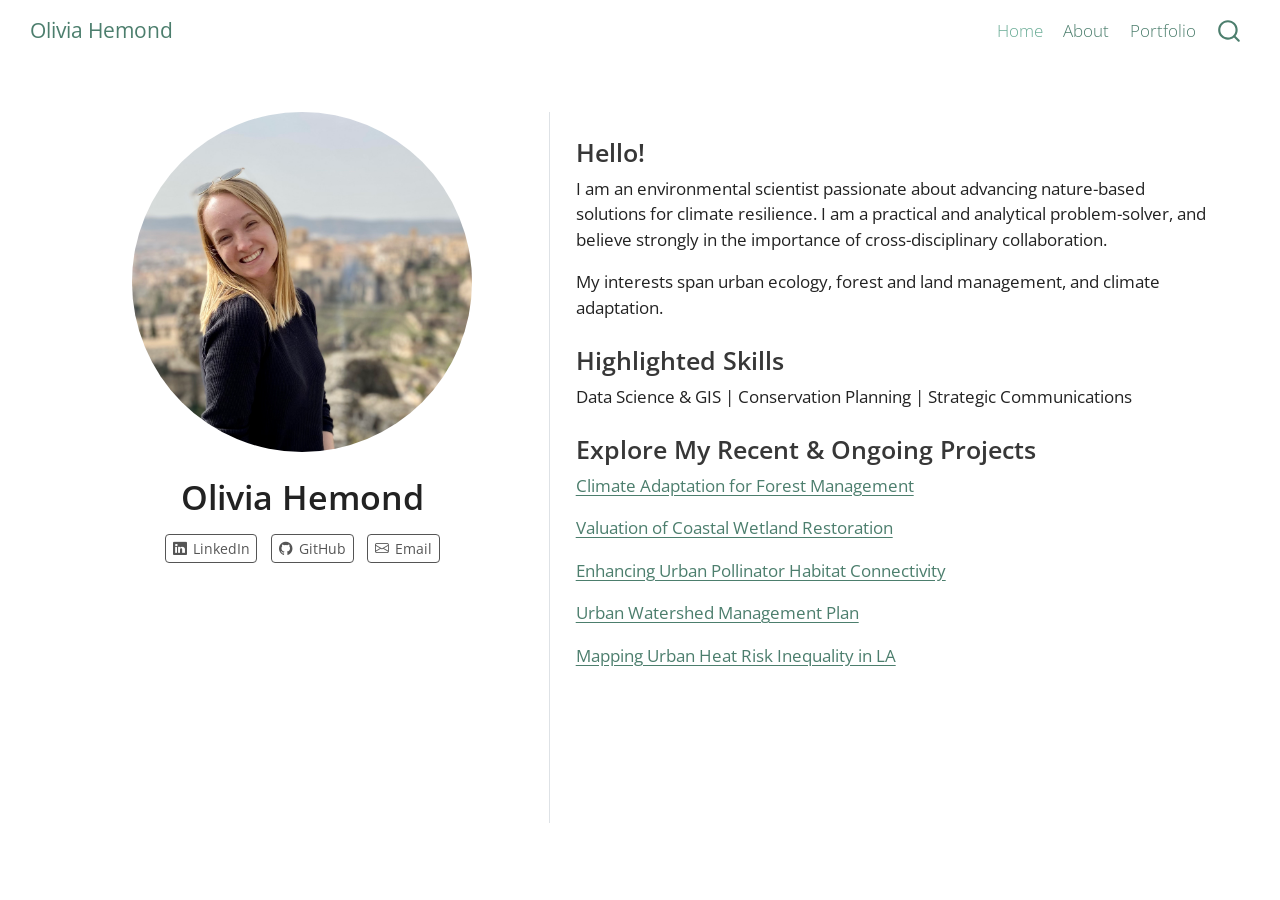
==== commit 182cc3b9: "comms updates (part 1)" ====
--- a/docs/index.html
+++ b/docs/index.html
@@ -2,7 +2,7 @@
 <html xmlns="http://www.w3.org/1999/xhtml" lang="en" xml:lang="en"><head>
 
 <meta charset="utf-8">
-<meta name="generator" content="quarto-1.5.57">
+<meta name="generator" content="quarto-1.6.42">
 
 <meta name="viewport" content="width=device-width, initial-scale=1.0, user-scalable=yes">
 
@@ -34,10 +34,10 @@
 <script src="site_libs/quarto-html/popper.min.js"></script>
 <script src="site_libs/quarto-html/tippy.umd.min.js"></script>
 <link href="site_libs/quarto-html/tippy.css" rel="stylesheet">
-<link href="site_libs/quarto-html/quarto-syntax-highlighting.css" rel="stylesheet" id="quarto-text-highlighting-styles">
+<link href="site_libs/quarto-html/quarto-syntax-highlighting-2f5df379a58b258e96c21c0638c20c03.css" rel="stylesheet" id="quarto-text-highlighting-styles">
 <script src="site_libs/bootstrap/bootstrap.min.js"></script>
 <link href="site_libs/bootstrap/bootstrap-icons.css" rel="stylesheet">
-<link href="site_libs/bootstrap/bootstrap.min.css" rel="stylesheet" id="quarto-bootstrap" data-mode="light">
+<link href="site_libs/bootstrap/bootstrap-3642ee64df9174ae7429b10e8a748a8f.min.css" rel="stylesheet" append-hash="true" id="quarto-bootstrap" data-mode="light">
 <script id="quarto-search-options" type="application/json">{
   "location": "navbar",
   "copy-button": false,
@@ -141,18 +141,15 @@
   <div class="about-contents"><main class="content column-page" id="quarto-document-content">
 <section id="hello" class="level3">
 <h3 data-anchor-id="hello">Hello!</h3>
-<p>I am an environmental scientist passionate about advancing nature-based solutions for ecological and societal resilience.</p>
+<p>I am an environmental scientist passionate about advancing nature-based solutions for climate resilience. I am a practical and analytical problem-solver, and believe strongly in the importance of cross-disciplinary collaboration.</p>
+<p>My interests span urban ecology, forest and land management, and climate adaptation.</p>
 </section>
-<section id="professional-interests" class="level3">
-<h3 data-anchor-id="professional-interests">Professional Interests</h3>
-<p>Conservation planning &amp; policy | Climate adaptation &amp; resilience | Urban sustainability | Green infrastructure | Wetlands protection</p>
+<section id="highlighted-skills" class="level3">
+<h3 data-anchor-id="highlighted-skills">Highlighted Skills</h3>
+<p>Data Science &amp; GIS | Conservation Planning | Strategic Communications</p>
 </section>
-<section id="skillsets" class="level3">
-<h3 data-anchor-id="skillsets">Skillsets</h3>
-<p>Data analysis &amp; visualization | Geospatial analysis &amp; GIS | Communications | Human-centered design | Graphic design</p>
-</section>
-<section id="recent-ongoing-projects" class="level3">
-<h3 data-anchor-id="recent-ongoing-projects">Recent &amp; Ongoing Projects</h3>
+<section id="explore-my-recent-ongoing-projects" class="level3">
+<h3 data-anchor-id="explore-my-recent-ongoing-projects">Explore My Recent &amp; Ongoing Projects</h3>
 <p><a href="https://bren.ucsb.edu/projects/integrating-climate-adaptation-strategies-local-collaborative-forest-management-northern">Climate Adaptation for Forest Management</a></p>
 <p><a href="files/wetland_valuation.pdf">Valuation of Coastal Wetland Restoration</a></p>
 <p><a href="files/urban_pollinators.pdf">Enhancing Urban Pollinator Habitat Connectivity</a></p>
@@ -239,8 +236,6 @@
   });
   clipboard.on('success', onCopySuccess);
   if (window.document.getElementById('quarto-embedded-source-code-modal')) {
-    // For code content inside modals, clipBoardJS needs to be initialized with a container option
-    // TODO: Check when it could be a function (https://github.com/zenorocha/clipboard.js/issues/860)
     const clipboardModal = new window.ClipboardJS('.code-copy-button[data-in-quarto-modal]', {
       text: getTextToCopy,
       container: window.document.getElementById('quarto-embedded-source-code-modal')
@@ -351,7 +346,6 @@
       if (window.Quarto?.typesetMath) {
         window.Quarto.typesetMath(note);
       }
-      // TODO in 1.5, we should make sure this works without a callout special case
       if (note.classList.contains("callout")) {
         return note.outerHTML;
       } else {
--- a/docs/site_libs/quarto-html/quarto-syntax-highlighting-2f5df379a58b258e96c21c0638c20c03.css
+++ b/docs/site_libs/quarto-html/quarto-syntax-highlighting-2f5df379a58b258e96c21c0638c20c03.css
@@ -0,0 +1,205 @@
+/* quarto syntax highlight colors */
+:root {
+  --quarto-hl-ot-color: #003B4F;
+  --quarto-hl-at-color: #657422;
+  --quarto-hl-ss-color: #20794D;
+  --quarto-hl-an-color: #5E5E5E;
+  --quarto-hl-fu-color: #4758AB;
+  --quarto-hl-st-color: #20794D;
+  --quarto-hl-cf-color: #003B4F;
+  --quarto-hl-op-color: #5E5E5E;
+  --quarto-hl-er-color: #AD0000;
+  --quarto-hl-bn-color: #AD0000;
+  --quarto-hl-al-color: #AD0000;
+  --quarto-hl-va-color: #111111;
+  --quarto-hl-bu-color: inherit;
+  --quarto-hl-ex-color: inherit;
+  --quarto-hl-pp-color: #AD0000;
+  --quarto-hl-in-color: #5E5E5E;
+  --quarto-hl-vs-color: #20794D;
+  --quarto-hl-wa-color: #5E5E5E;
+  --quarto-hl-do-color: #5E5E5E;
+  --quarto-hl-im-color: #00769E;
+  --quarto-hl-ch-color: #20794D;
+  --quarto-hl-dt-color: #AD0000;
+  --quarto-hl-fl-color: #AD0000;
+  --quarto-hl-co-color: #5E5E5E;
+  --quarto-hl-cv-color: #5E5E5E;
+  --quarto-hl-cn-color: #8f5902;
+  --quarto-hl-sc-color: #5E5E5E;
+  --quarto-hl-dv-color: #AD0000;
+  --quarto-hl-kw-color: #003B4F;
+}
+
+/* other quarto variables */
+:root {
+  --quarto-font-monospace: SFMono-Regular, Menlo, Monaco, Consolas, "Liberation Mono", "Courier New", monospace;
+}
+
+pre > code.sourceCode > span {
+  color: #003B4F;
+}
+
+code span {
+  color: #003B4F;
+}
+
+code.sourceCode > span {
+  color: #003B4F;
+}
+
+div.sourceCode,
+div.sourceCode pre.sourceCode {
+  color: #003B4F;
+}
+
+code span.ot {
+  color: #003B4F;
+  font-style: inherit;
+}
+
+code span.at {
+  color: #657422;
+  font-style: inherit;
+}
+
+code span.ss {
+  color: #20794D;
+  font-style: inherit;
+}
+
+code span.an {
+  color: #5E5E5E;
+  font-style: inherit;
+}
+
+code span.fu {
+  color: #4758AB;
+  font-style: inherit;
+}
+
+code span.st {
+  color: #20794D;
+  font-style: inherit;
+}
+
+code span.cf {
+  color: #003B4F;
+  font-weight: bold;
+  font-style: inherit;
+}
+
+code span.op {
+  color: #5E5E5E;
+  font-style: inherit;
+}
+
+code span.er {
+  color: #AD0000;
+  font-style: inherit;
+}
+
+code span.bn {
+  color: #AD0000;
+  font-style: inherit;
+}
+
+code span.al {
+  color: #AD0000;
+  font-style: inherit;
+}
+
+code span.va {
+  color: #111111;
+  font-style: inherit;
+}
+
+code span.bu {
+  font-style: inherit;
+}
+
+code span.ex {
+  font-style: inherit;
+}
+
+code span.pp {
+  color: #AD0000;
+  font-style: inherit;
+}
+
+code span.in {
+  color: #5E5E5E;
+  font-style: inherit;
+}
+
+code span.vs {
+  color: #20794D;
+  font-style: inherit;
+}
+
+code span.wa {
+  color: #5E5E5E;
+  font-style: italic;
+}
+
+code span.do {
+  color: #5E5E5E;
+  font-style: italic;
+}
+
+code span.im {
+  color: #00769E;
+  font-style: inherit;
+}
+
+code span.ch {
+  color: #20794D;
+  font-style: inherit;
+}
+
+code span.dt {
+  color: #AD0000;
+  font-style: inherit;
+}
+
+code span.fl {
+  color: #AD0000;
+  font-style: inherit;
+}
+
+code span.co {
+  color: #5E5E5E;
+  font-style: inherit;
+}
+
+code span.cv {
+  color: #5E5E5E;
+  font-style: italic;
+}
+
+code span.cn {
+  color: #8f5902;
+  font-style: inherit;
+}
+
+code span.sc {
+  color: #5E5E5E;
+  font-style: inherit;
+}
+
+code span.dv {
+  color: #AD0000;
+  font-style: inherit;
+}
+
+code span.kw {
+  color: #003B4F;
+  font-weight: bold;
+  font-style: inherit;
+}
+
+.prevent-inlining {
+  content: "</";
+}
+
+/*# sourceMappingURL=35eb38a806ee71ea6d2563be2308c832.css.map */
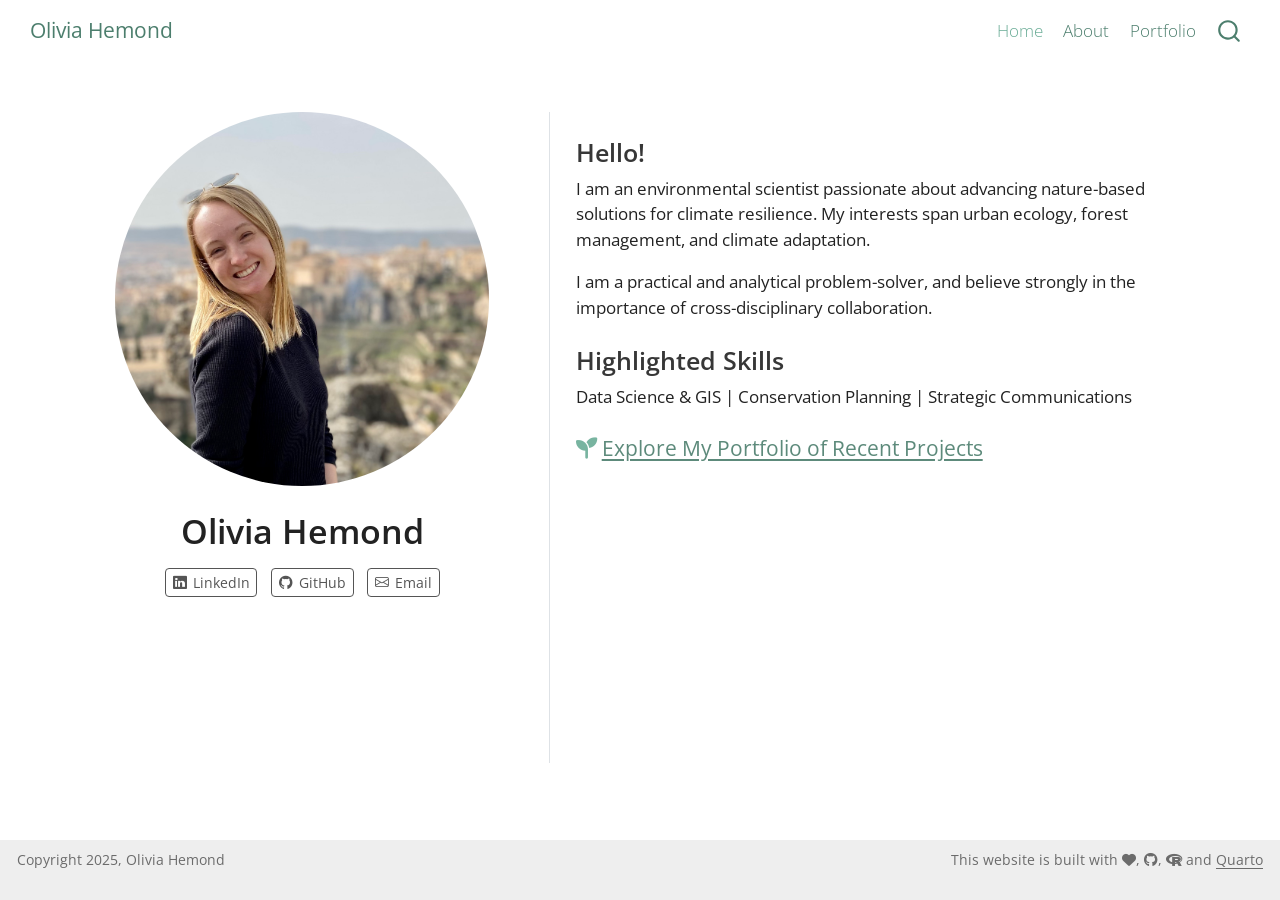
==== commit 7dd4164e: "comms updates (part 2)" ====
--- a/docs/index.html
+++ b/docs/index.html
@@ -30,6 +30,7 @@
 <script src="site_libs/quarto-search/fuse.min.js"></script>
 <script src="site_libs/quarto-search/quarto-search.js"></script>
 <meta name="quarto:offset" content="./">
+<link href="./seedling-solid.svg" rel="icon" type="image/svg+xml">
 <script src="site_libs/quarto-html/quarto.js"></script>
 <script src="site_libs/quarto-html/popper.min.js"></script>
 <script src="site_libs/quarto-html/tippy.umd.min.js"></script>
@@ -37,7 +38,9 @@
 <link href="site_libs/quarto-html/quarto-syntax-highlighting-2f5df379a58b258e96c21c0638c20c03.css" rel="stylesheet" id="quarto-text-highlighting-styles">
 <script src="site_libs/bootstrap/bootstrap.min.js"></script>
 <link href="site_libs/bootstrap/bootstrap-icons.css" rel="stylesheet">
-<link href="site_libs/bootstrap/bootstrap-3642ee64df9174ae7429b10e8a748a8f.min.css" rel="stylesheet" append-hash="true" id="quarto-bootstrap" data-mode="light">
+<link href="site_libs/bootstrap/bootstrap-a9cc19075118578e188a9e24e5a8ca26.min.css" rel="stylesheet" append-hash="true" id="quarto-bootstrap" data-mode="light">
+<link href="site_libs/quarto-contrib/fontawesome6-1.2.0/all.min.css" rel="stylesheet">
+<link href="site_libs/quarto-contrib/fontawesome6-1.2.0/latex-fontsize.css" rel="stylesheet">
 <script id="quarto-search-options" type="application/json">{
   "location": "navbar",
   "copy-button": false,
@@ -115,7 +118,7 @@
 <div class="quarto-about-trestles column-page">
   <div class="about-entity">
     <img src="headshot2.jpg" class="about-image
-  round " style="height: 20em; width: 20em;">
+  round " style="height: 22em; width: 22em;">
 <header id="title-block-header" class="quarto-title-block default">
 <div class="quarto-title">
 <h1 class="title">Olivia Hemond</h1>
@@ -132,7 +135,7 @@
     <i class="bi bi-github"></i>
      <span class="about-link-text">GitHub</span>
   </a>
-  <a href="mailto:ohemond@ucsb.edu" class="about-link" rel="" target="">
+  <a href="mailto:oahemond@gmail.com" class="about-link" rel="" target="">
     <i class="bi bi-envelope"></i>
      <span class="about-link-text">Email</span>
   </a>
@@ -141,22 +144,17 @@
   <div class="about-contents"><main class="content column-page" id="quarto-document-content">
 <section id="hello" class="level3">
 <h3 data-anchor-id="hello">Hello!</h3>
-<p>I am an environmental scientist passionate about advancing nature-based solutions for climate resilience. I am a practical and analytical problem-solver, and believe strongly in the importance of cross-disciplinary collaboration.</p>
-<p>My interests span urban ecology, forest and land management, and climate adaptation.</p>
+<p>I am an environmental scientist passionate about advancing nature-based solutions for climate resilience. My interests span urban ecology, forest management, and climate adaptation.</p>
+<p>I am a practical and analytical problem-solver, and believe strongly in the importance of cross-disciplinary collaboration.</p>
 </section>
 <section id="highlighted-skills" class="level3">
 <h3 data-anchor-id="highlighted-skills">Highlighted Skills</h3>
 <p>Data Science &amp; GIS | Conservation Planning | Strategic Communications</p>
+<section id="explore-my-portfolio-of-recent-projects" class="level4">
+<h4 data-anchor-id="explore-my-portfolio-of-recent-projects"><i class="fa-solid fa-seedling" style="color: #6aac96;"></i> <a href="https://ohemond25.github.io/oliviahemond.github.io/projects.html">Explore My Portfolio of Recent Projects</a></h4>
+
+
 </section>
-<section id="explore-my-recent-ongoing-projects" class="level3">
-<h3 data-anchor-id="explore-my-recent-ongoing-projects">Explore My Recent &amp; Ongoing Projects</h3>
-<p><a href="https://bren.ucsb.edu/projects/integrating-climate-adaptation-strategies-local-collaborative-forest-management-northern">Climate Adaptation for Forest Management</a></p>
-<p><a href="files/wetland_valuation.pdf">Valuation of Coastal Wetland Restoration</a></p>
-<p><a href="files/urban_pollinators.pdf">Enhancing Urban Pollinator Habitat Connectivity</a></p>
-<p><a href="files/watershed_management_plan.pdf">Urban Watershed Management Plan</a></p>
-<p><a href="https://plantsmith.shinyapps.io/heat_risk_inequality/">Mapping Urban Heat Risk Inequality in LA</a></p>
-
-
 </section>
 </main></div>
 </div>
@@ -572,6 +570,19 @@
 });
 </script>
 </div> <!-- /content -->
+<footer class="footer">
+  <div class="nav-footer">
+    <div class="nav-footer-left">
+<p>Copyright 2025, Olivia Hemond</p>
+</div>   
+    <div class="nav-footer-center">
+      &nbsp;
+    </div>
+    <div class="nav-footer-right">
+<p>This website is built with <i class="fa-solid fa-heart" title="a heart" aria-label="heart"></i>, <a href="https://github.com/ohemond25" target="_blank"><i class="fa-brands fa-github" title="GitHub octocat logo" aria-label="github"></i></a>, <a href="https://www.r-project.org/about.html" target="_blank"><i class="fa-brands fa-r-project" title="R Project" aria-label="r-project"></i></a> and <a href="https://quarto.org/" target="_blank">Quarto</a></p>
+</div>
+  </div>
+</footer>
 
 
 
--- a/docs/site_libs/quarto-contrib/fontawesome6-1.2.0/latex-fontsize.css
+++ b/docs/site_libs/quarto-contrib/fontawesome6-1.2.0/latex-fontsize.css
@@ -0,0 +1,30 @@
+.fa-tiny {
+  font-size: 0.5em;
+}
+.fa-scriptsize {
+  font-size: 0.7em;
+}
+.fa-footnotesize {
+  font-size: 0.8em;
+}
+.fa-small {
+  font-size: 0.9em;
+}
+.fa-normalsize {
+  font-size: 1em;
+}
+.fa-large {
+  font-size: 1.2em;
+}
+.fa-Large {
+  font-size: 1.5em;
+}
+.fa-LARGE {
+  font-size: 1.75em;
+}
+.fa-huge {
+  font-size: 2em;
+}
+.fa-Huge {
+  font-size: 2.5em;
+}
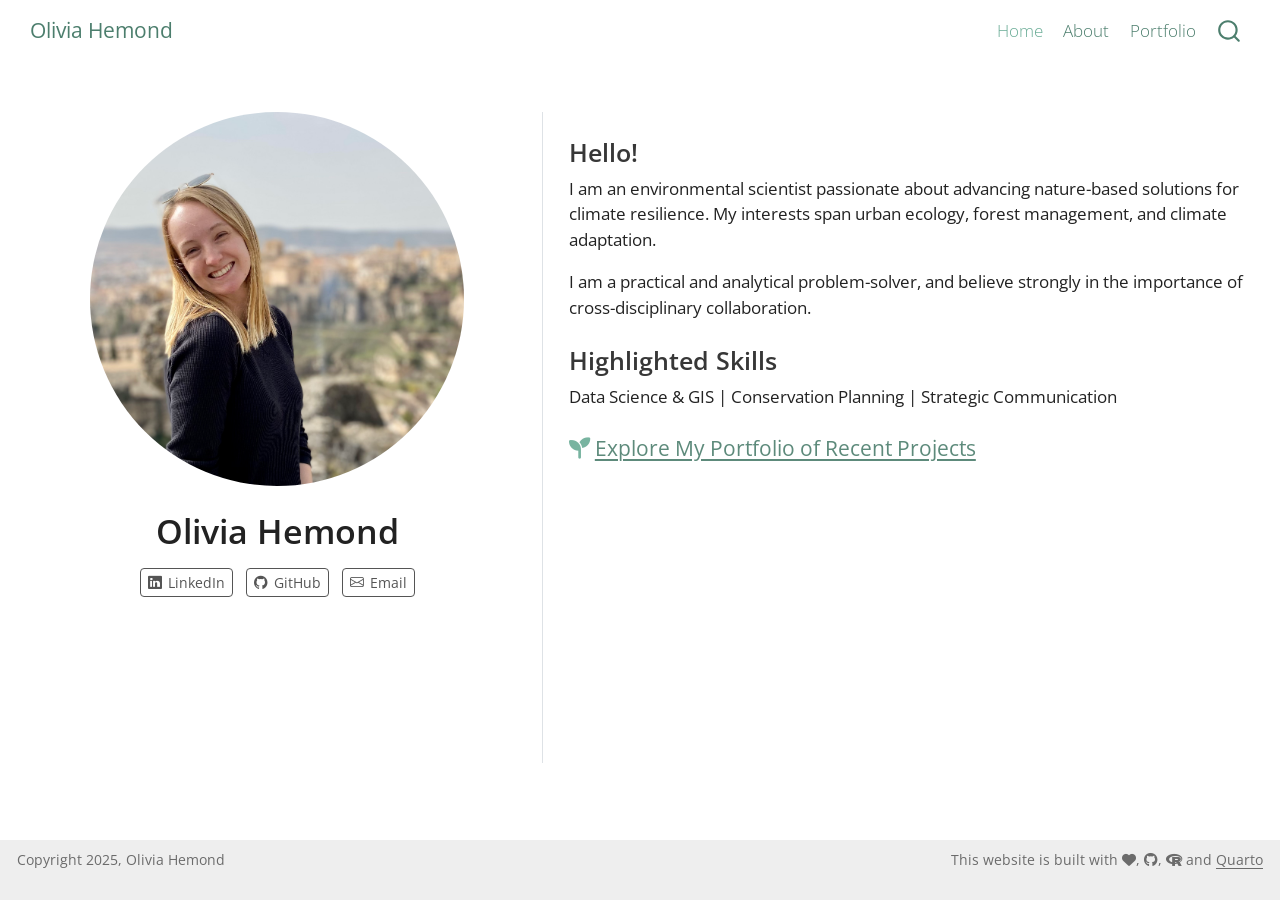
==== commit 9ff44ef8: "comms portfolio updates (hopefully final)" ====
--- a/docs/index.html
+++ b/docs/index.html
@@ -38,7 +38,7 @@
 <link href="site_libs/quarto-html/quarto-syntax-highlighting-2f5df379a58b258e96c21c0638c20c03.css" rel="stylesheet" id="quarto-text-highlighting-styles">
 <script src="site_libs/bootstrap/bootstrap.min.js"></script>
 <link href="site_libs/bootstrap/bootstrap-icons.css" rel="stylesheet">
-<link href="site_libs/bootstrap/bootstrap-a9cc19075118578e188a9e24e5a8ca26.min.css" rel="stylesheet" append-hash="true" id="quarto-bootstrap" data-mode="light">
+<link href="site_libs/bootstrap/bootstrap-2ff43810e0415d165d09316e6e0e4c4c.min.css" rel="stylesheet" append-hash="true" id="quarto-bootstrap" data-mode="light">
 <link href="site_libs/quarto-contrib/fontawesome6-1.2.0/all.min.css" rel="stylesheet">
 <link href="site_libs/quarto-contrib/fontawesome6-1.2.0/latex-fontsize.css" rel="stylesheet">
 <script id="quarto-search-options" type="application/json">{
@@ -149,7 +149,7 @@
 </section>
 <section id="highlighted-skills" class="level3">
 <h3 data-anchor-id="highlighted-skills">Highlighted Skills</h3>
-<p>Data Science &amp; GIS | Conservation Planning | Strategic Communications</p>
+<p>Data Science &amp; GIS | Conservation Planning | Strategic Communication</p>
 <section id="explore-my-portfolio-of-recent-projects" class="level4">
 <h4 data-anchor-id="explore-my-portfolio-of-recent-projects"><i class="fa-solid fa-seedling" style="color: #6aac96;"></i> <a href="https://ohemond25.github.io/oliviahemond.github.io/projects.html">Explore My Portfolio of Recent Projects</a></h4>
 
